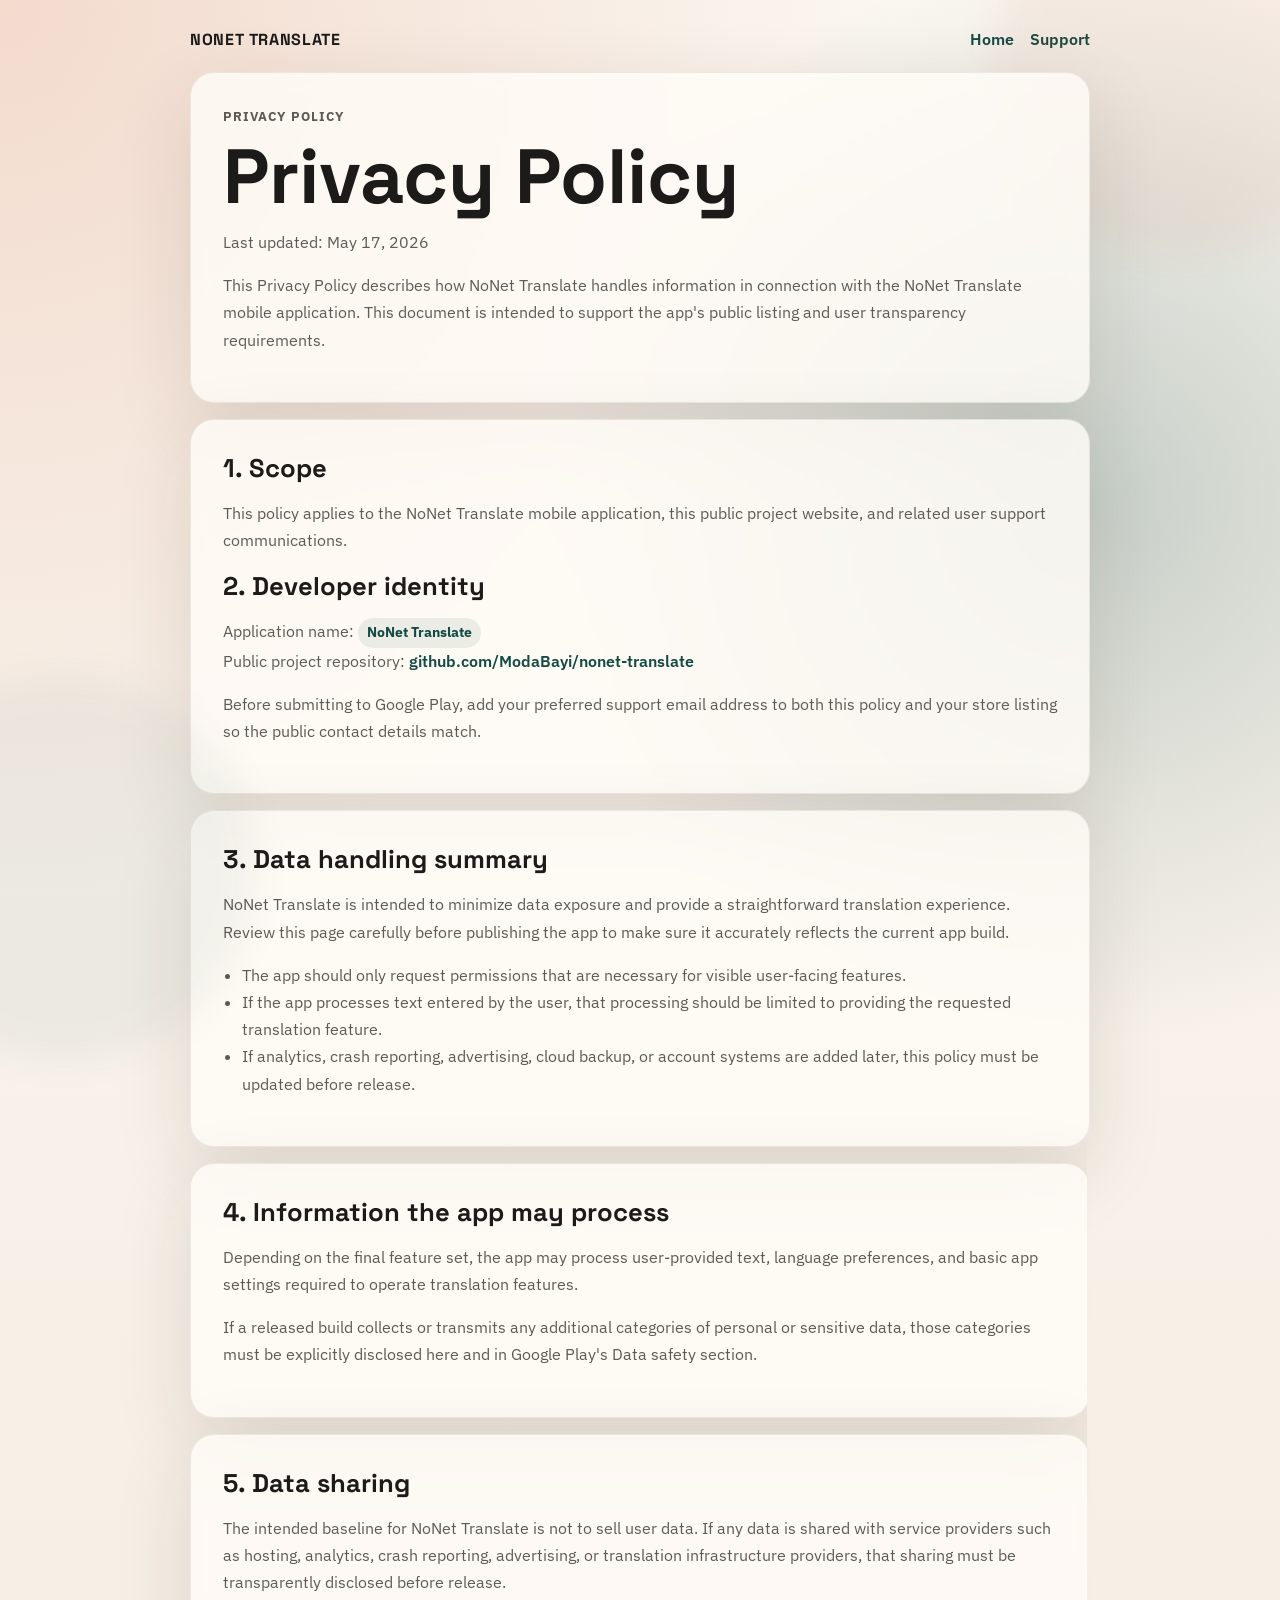
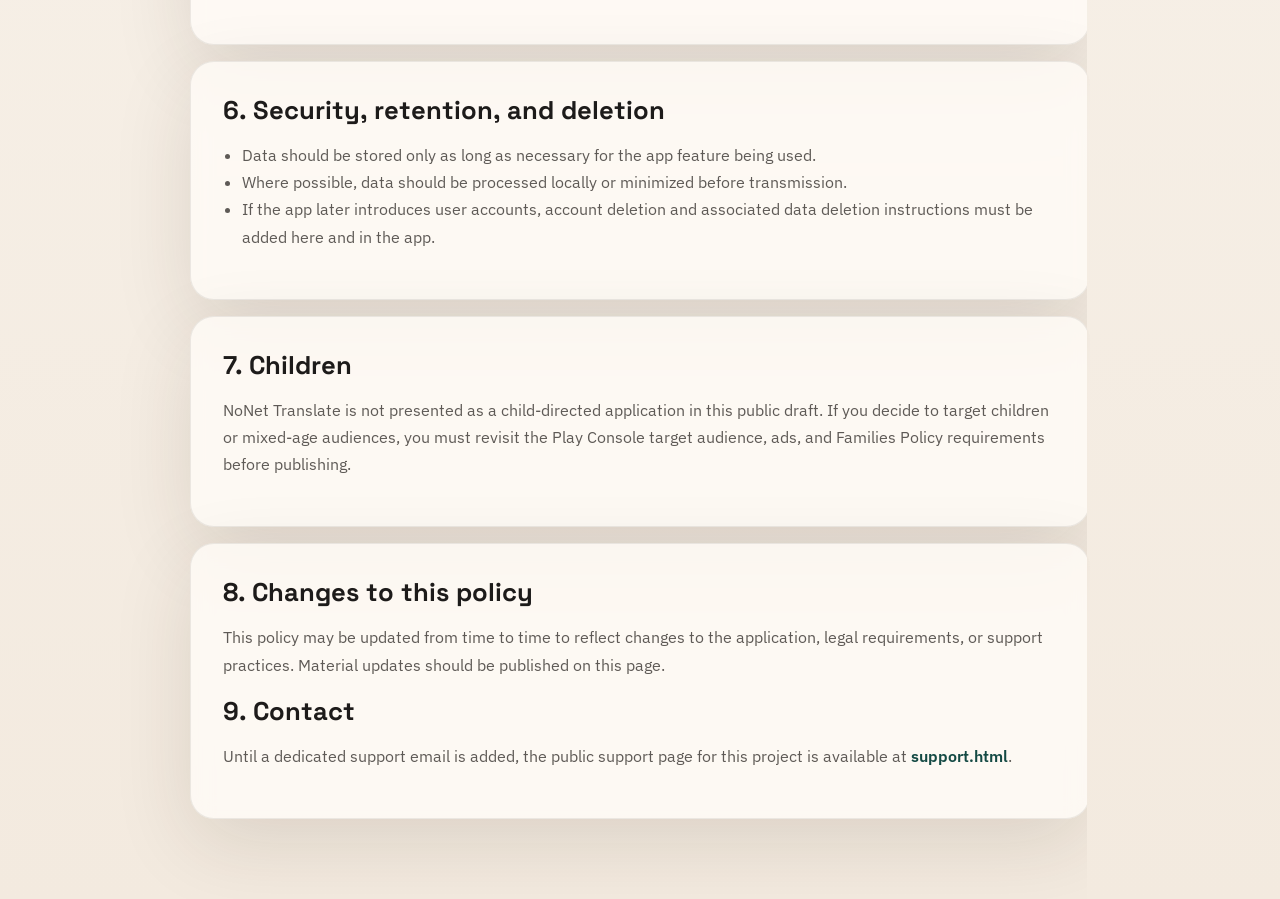
==== privacy-policy.html @ f685accf "Add files via upload" ====
﻿<!DOCTYPE html>
<html lang="en">
<head>
  <meta charset="utf-8">
  <meta name="viewport" content="width=device-width, initial-scale=1">
  <title>Privacy Policy | NoNet Translate</title>
  <link rel="preconnect" href="https://fonts.googleapis.com">
  <link rel="preconnect" href="https://fonts.gstatic.com" crossorigin>
  <link href="https://fonts.googleapis.com/css2?family=Space+Grotesk:wght@400;500;700&family=IBM+Plex+Sans:wght@400;500;600&display=swap" rel="stylesheet">
  <link rel="stylesheet" href="styles.css">
</head>
<body>
  <div class="page-shell content-page">
    <header class="topbar">
      <div class="brand">NoNet Translate</div>
      <nav>
        <a href="index.html">Home</a>
        <a href="support.html">Support</a>
      </nav>
    </header>

    <main>
      <section class="card">
        <p class="eyebrow">Privacy policy</p>
        <h1>Privacy Policy</h1>
        <p class="lead">Last updated: May 17, 2026</p>
        <p>
          This Privacy Policy describes how NoNet Translate handles information in connection with the NoNet Translate mobile application.
          This document is intended to support the app's public listing and user transparency requirements.
        </p>
      </section>

      <section class="card">
        <h2>1. Scope</h2>
        <p>
          This policy applies to the NoNet Translate mobile application, this public project website, and related user support communications.
        </p>
        <h2>2. Developer identity</h2>
        <p>
          Application name: <span class="code-pill">NoNet Translate</span><br>
          Public project repository: <a class="text-link" href="https://github.com/ModaBayi/nonet-translate">github.com/ModaBayi/nonet-translate</a>
        </p>
        <p>
          Before submitting to Google Play, add your preferred support email address to both this policy and your store listing so the public contact details match.
        </p>
      </section>

      <section class="card">
        <h2>3. Data handling summary</h2>
        <p>
          NoNet Translate is intended to minimize data exposure and provide a straightforward translation experience.
          Review this page carefully before publishing the app to make sure it accurately reflects the current app build.
        </p>
        <ul>
          <li>The app should only request permissions that are necessary for visible user-facing features.</li>
          <li>If the app processes text entered by the user, that processing should be limited to providing the requested translation feature.</li>
          <li>If analytics, crash reporting, advertising, cloud backup, or account systems are added later, this policy must be updated before release.</li>
        </ul>
      </section>

      <section class="card">
        <h2>4. Information the app may process</h2>
        <p>
          Depending on the final feature set, the app may process user-provided text, language preferences, and basic app settings required to operate translation features.
        </p>
        <p>
          If a released build collects or transmits any additional categories of personal or sensitive data, those categories must be explicitly disclosed here and in Google Play's Data safety section.
        </p>
      </section>

      <section class="card">
        <h2>5. Data sharing</h2>
        <p>
          The intended baseline for NoNet Translate is not to sell user data. If any data is shared with service providers such as hosting, analytics,
          crash reporting, advertising, or translation infrastructure providers, that sharing must be transparently disclosed before release.
        </p>
      </section>

      <section class="card">
        <h2>6. Security, retention, and deletion</h2>
        <ul>
          <li>Data should be stored only as long as necessary for the app feature being used.</li>
          <li>Where possible, data should be processed locally or minimized before transmission.</li>
          <li>If the app later introduces user accounts, account deletion and associated data deletion instructions must be added here and in the app.</li>
        </ul>
      </section>

      <section class="card">
        <h2>7. Children</h2>
        <p>
          NoNet Translate is not presented as a child-directed application in this public draft. If you decide to target children or mixed-age audiences,
          you must revisit the Play Console target audience, ads, and Families Policy requirements before publishing.
        </p>
      </section>

      <section class="card">
        <h2>8. Changes to this policy</h2>
        <p>
          This policy may be updated from time to time to reflect changes to the application, legal requirements, or support practices. Material updates should be published on this page.
        </p>
        <h2>9. Contact</h2>
        <p>
          Until a dedicated support email is added, the public support page for this project is available at <a class="text-link" href="support.html">support.html</a>.
        </p>
      </section>
    </main>
  </div>
</body>
</html>
---- styles.css ----
﻿:root {
  --bg: #f6efe5;
  --ink: #1d1b1a;
  --muted: #5e5a56;
  --panel: rgba(255, 252, 247, 0.82);
  --line: rgba(29, 27, 26, 0.08);
  --primary: #cc5a2a;
  --primary-strong: #9e3f18;
  --accent: #144a44;
  --shadow: 0 24px 80px rgba(53, 36, 18, 0.12);
}

* { box-sizing: border-box; }
html { scroll-behavior: smooth; }
body {
  margin: 0;
  color: var(--ink);
  font-family: "IBM Plex Sans", sans-serif;
  background:
    radial-gradient(circle at top left, rgba(204, 90, 42, 0.18), transparent 32%),
    radial-gradient(circle at 85% 20%, rgba(20, 74, 68, 0.22), transparent 24%),
    linear-gradient(180deg, #fbf7f1 0%, #f3eadf 100%);
}

body::before,
body::after {
  content: "";
  position: fixed;
  width: 24rem;
  height: 24rem;
  border-radius: 999px;
  filter: blur(20px);
  opacity: 0.35;
  pointer-events: none;
}

body::before {
  top: -8rem;
  right: -6rem;
  background: rgba(204, 90, 42, 0.18);
}

body::after {
  bottom: -10rem;
  left: -8rem;
  background: rgba(20, 74, 68, 0.14);
}

.page-shell {
  width: min(1120px, calc(100% - 2rem));
  margin: 0 auto;
  padding: 1.2rem 0 4rem;
}

.topbar {
  display: flex;
  align-items: center;
  justify-content: space-between;
  gap: 1rem;
  padding: 0.6rem 0 1.4rem;
}

.brand,
h1,
h2,
h3 {
  font-family: "Space Grotesk", sans-serif;
}

.brand {
  font-size: 1rem;
  font-weight: 700;
  letter-spacing: 0.04em;
  text-transform: uppercase;
}

.topbar nav {
  display: flex;
  gap: 1rem;
}

.topbar a,
.text-link {
  color: var(--accent);
  text-decoration: none;
  font-weight: 600;
}

.card {
  background: var(--panel);
  backdrop-filter: blur(10px);
  border: 1px solid var(--line);
  border-radius: 24px;
  box-shadow: var(--shadow);
}

.hero {
  padding: 3.4rem;
  margin-bottom: 1.4rem;
}

.eyebrow {
  margin: 0 0 0.75rem;
  color: var(--primary-strong);
  font-size: 0.84rem;
  font-weight: 700;
  letter-spacing: 0.08em;
  text-transform: uppercase;
}

h1 {
  margin: 0;
  font-size: clamp(2.5rem, 6vw, 4.8rem);
  line-height: 0.95;
  max-width: 11ch;
}

h2 {
  margin: 0 0 0.8rem;
  font-size: 1.6rem;
}

h3 {
  margin: 0 0 0.5rem;
  font-size: 1.15rem;
}

.lead,
.card p,
li {
  color: var(--muted);
  line-height: 1.7;
}

.hero-actions {
  display: flex;
  gap: 0.9rem;
  flex-wrap: wrap;
  margin-top: 1.8rem;
}

.button {
  display: inline-flex;
  align-items: center;
  justify-content: center;
  padding: 0.9rem 1.2rem;
  border-radius: 999px;
  text-decoration: none;
  font-weight: 700;
}

.button.primary {
  color: white;
  background: linear-gradient(135deg, var(--primary) 0%, #d67d32 100%);
}

.button.secondary {
  color: var(--ink);
  border: 1px solid rgba(29, 27, 26, 0.12);
  background: rgba(255, 255, 255, 0.55);
}

.grid {
  display: grid;
  gap: 1rem;
  margin-top: 1rem;
}

.two-up {
  grid-template-columns: repeat(2, minmax(0, 1fr));
}

.three-up {
  grid-template-columns: repeat(3, minmax(0, 1fr));
}

.grid .card {
  padding: 1.6rem;
}

.accent {
  background: linear-gradient(180deg, rgba(20, 74, 68, 0.92) 0%, rgba(12, 51, 46, 0.95) 100%);
}

.accent .eyebrow,
.accent h2,
.accent p {
  color: #edf4f2;
}

.content-page {
  max-width: 900px;
}

.content-page .card {
  padding: 2rem;
  margin-bottom: 1rem;
}

.content-page ul {
  padding-left: 1.2rem;
}

.code-pill {
  display: inline-block;
  padding: 0.18rem 0.55rem;
  border-radius: 999px;
  background: rgba(20, 74, 68, 0.08);
  color: var(--accent);
  font-size: 0.88rem;
  font-weight: 700;
}

@media (max-width: 800px) {
  .two-up,
  .three-up {
    grid-template-columns: 1fr;
  }

  .hero {
    padding: 2rem;
  }

  h1 {
    max-width: none;
  }

  .topbar {
    flex-direction: column;
    align-items: flex-start;
  }
}
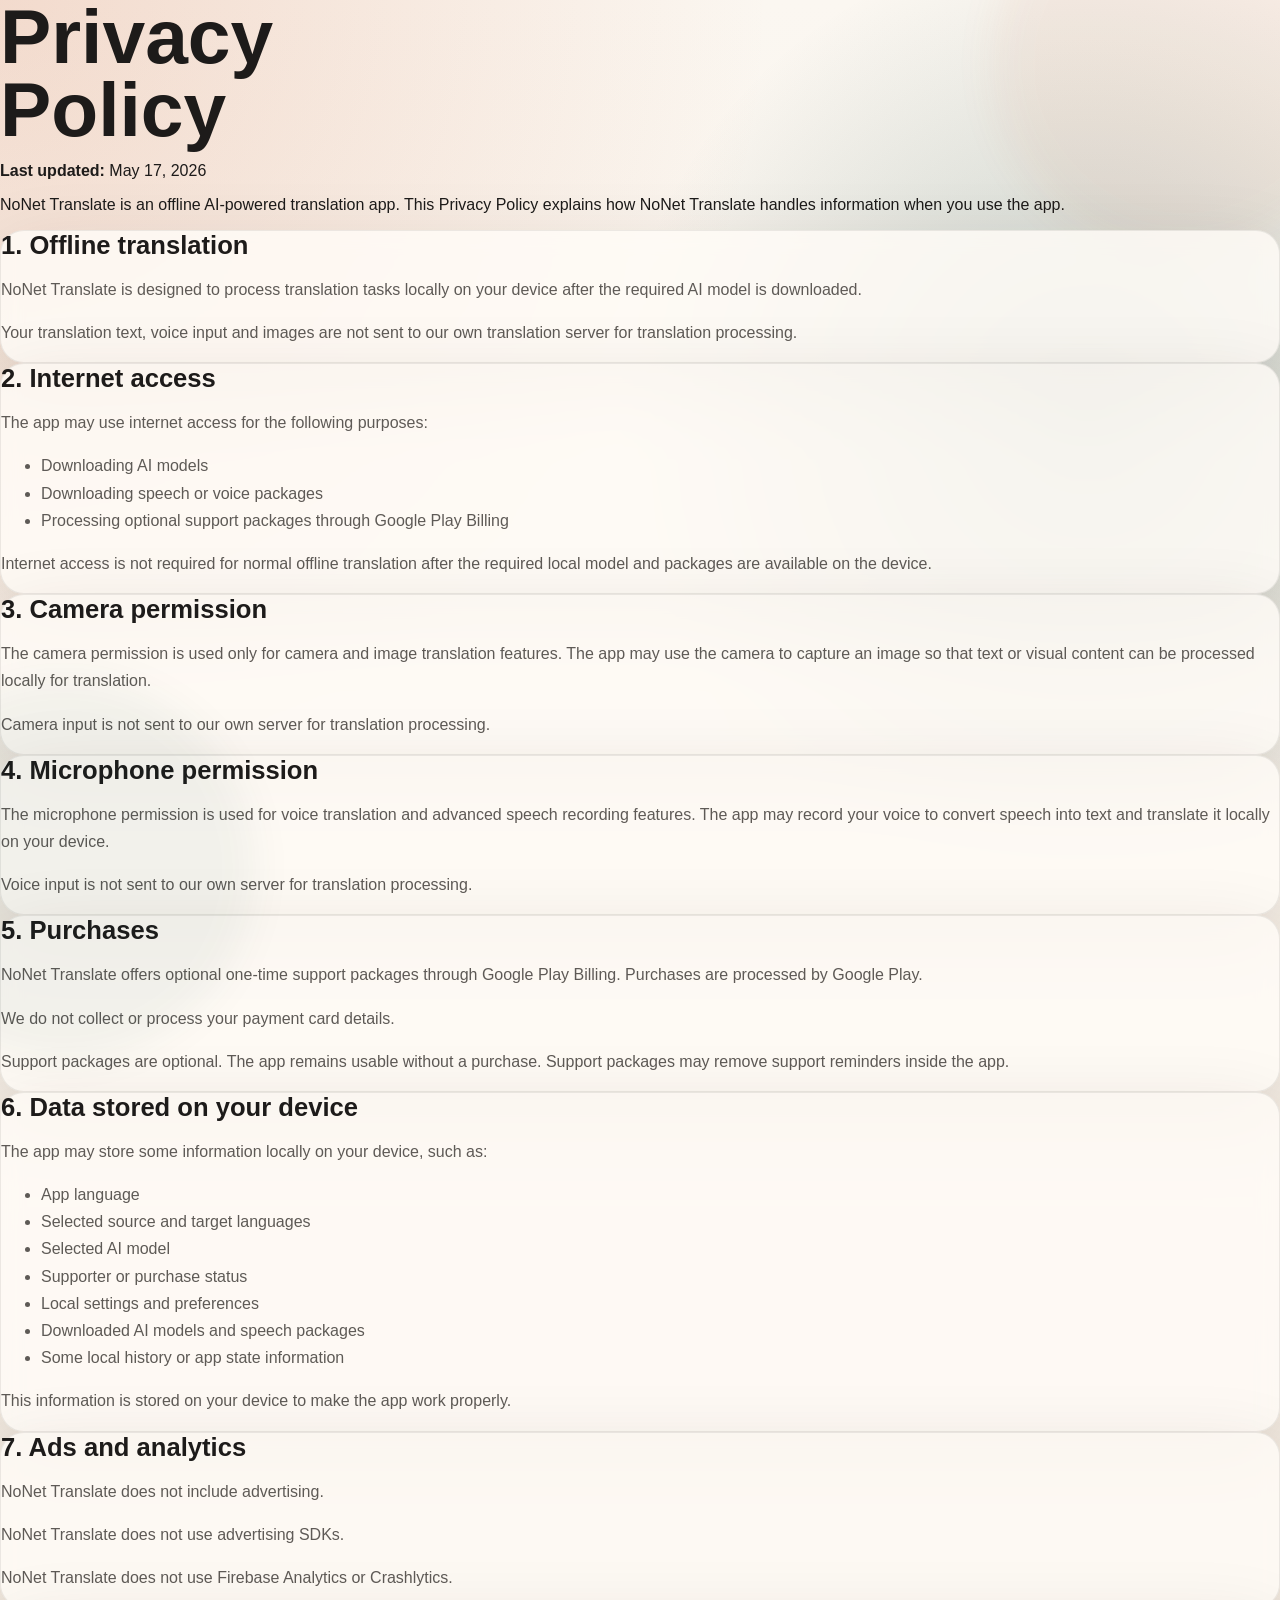
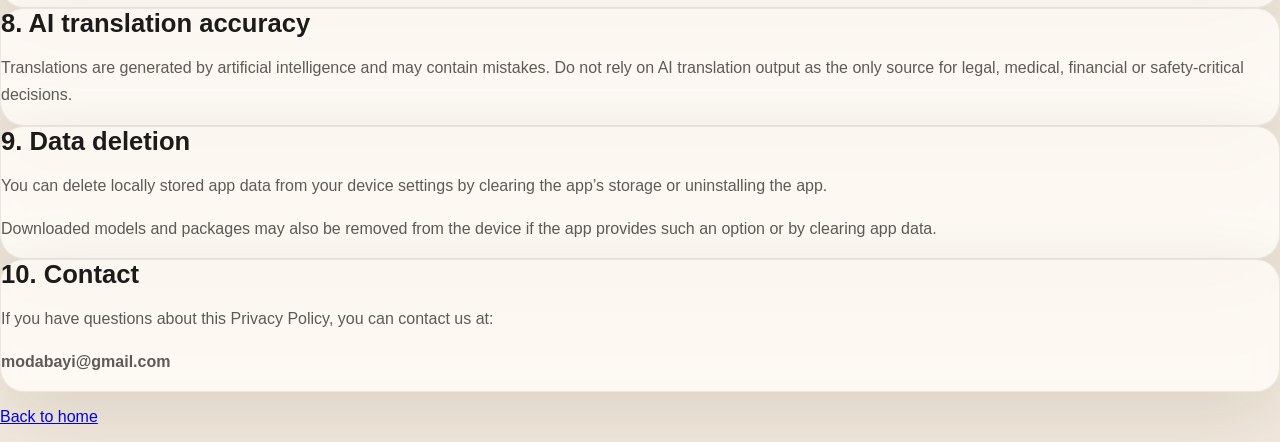
==== commit b6ced6f2: "Update privacy policy structure and content" ====
--- a/privacy-policy.html
+++ b/privacy-policy.html
@@ -1,109 +1,143 @@
-﻿<!DOCTYPE html>
-<html lang="en">
-<head>
-  <meta charset="utf-8">
-  <meta name="viewport" content="width=device-width, initial-scale=1">
-  <title>Privacy Policy | NoNet Translate</title>
-  <link rel="preconnect" href="https://fonts.googleapis.com">
-  <link rel="preconnect" href="https://fonts.gstatic.com" crossorigin>
-  <link href="https://fonts.googleapis.com/css2?family=Space+Grotesk:wght@400;500;700&family=IBM+Plex+Sans:wght@400;500;600&display=swap" rel="stylesheet">
-  <link rel="stylesheet" href="styles.css">
-</head>
-<body>
-  <div class="page-shell content-page">
-    <header class="topbar">
-      <div class="brand">NoNet Translate</div>
-      <nav>
-        <a href="index.html">Home</a>
-        <a href="support.html">Support</a>
-      </nav>
-    </header>
-
-    <main>
-      <section class="card">
-        <p class="eyebrow">Privacy policy</p>
-        <h1>Privacy Policy</h1>
-        <p class="lead">Last updated: May 17, 2026</p>
-        <p>
-          This Privacy Policy describes how NoNet Translate handles information in connection with the NoNet Translate mobile application.
-          This document is intended to support the app's public listing and user transparency requirements.
-        </p>
-      </section>
-
-      <section class="card">
-        <h2>1. Scope</h2>
-        <p>
-          This policy applies to the NoNet Translate mobile application, this public project website, and related user support communications.
-        </p>
-        <h2>2. Developer identity</h2>
-        <p>
-          Application name: <span class="code-pill">NoNet Translate</span><br>
-          Public project repository: <a class="text-link" href="https://github.com/ModaBayi/nonet-translate">github.com/ModaBayi/nonet-translate</a>
-        </p>
-        <p>
-          Before submitting to Google Play, add your preferred support email address to both this policy and your store listing so the public contact details match.
-        </p>
-      </section>
-
-      <section class="card">
-        <h2>3. Data handling summary</h2>
-        <p>
-          NoNet Translate is intended to minimize data exposure and provide a straightforward translation experience.
-          Review this page carefully before publishing the app to make sure it accurately reflects the current app build.
-        </p>
-        <ul>
-          <li>The app should only request permissions that are necessary for visible user-facing features.</li>
-          <li>If the app processes text entered by the user, that processing should be limited to providing the requested translation feature.</li>
-          <li>If analytics, crash reporting, advertising, cloud backup, or account systems are added later, this policy must be updated before release.</li>
-        </ul>
-      </section>
-
-      <section class="card">
-        <h2>4. Information the app may process</h2>
-        <p>
-          Depending on the final feature set, the app may process user-provided text, language preferences, and basic app settings required to operate translation features.
-        </p>
-        <p>
-          If a released build collects or transmits any additional categories of personal or sensitive data, those categories must be explicitly disclosed here and in Google Play's Data safety section.
-        </p>
-      </section>
-
-      <section class="card">
-        <h2>5. Data sharing</h2>
-        <p>
-          The intended baseline for NoNet Translate is not to sell user data. If any data is shared with service providers such as hosting, analytics,
-          crash reporting, advertising, or translation infrastructure providers, that sharing must be transparently disclosed before release.
-        </p>
-      </section>
-
-      <section class="card">
-        <h2>6. Security, retention, and deletion</h2>
-        <ul>
-          <li>Data should be stored only as long as necessary for the app feature being used.</li>
-          <li>Where possible, data should be processed locally or minimized before transmission.</li>
-          <li>If the app later introduces user accounts, account deletion and associated data deletion instructions must be added here and in the app.</li>
-        </ul>
-      </section>
-
-      <section class="card">
-        <h2>7. Children</h2>
-        <p>
-          NoNet Translate is not presented as a child-directed application in this public draft. If you decide to target children or mixed-age audiences,
-          you must revisit the Play Console target audience, ads, and Families Policy requirements before publishing.
-        </p>
-      </section>
-
-      <section class="card">
-        <h2>8. Changes to this policy</h2>
-        <p>
-          This policy may be updated from time to time to reflect changes to the application, legal requirements, or support practices. Material updates should be published on this page.
-        </p>
-        <h2>9. Contact</h2>
-        <p>
-          Until a dedicated support email is added, the public support page for this project is available at <a class="text-link" href="support.html">support.html</a>.
-        </p>
-      </section>
-    </main>
-  </div>
-</body>
+<!doctype html>
+<html lang="en">
+<head>
+  <meta charset="utf-8">
+  <title>NoNet Translate Privacy Policy</title>
+  <meta name="viewport" content="width=device-width, initial-scale=1">
+  <link rel="stylesheet" href="styles.css">
+</head>
+<body>
+  <main class="container">
+    <h1>Privacy Policy</h1>
+
+    <p><strong>Last updated:</strong> May 17, 2026</p>
+
+    <p>
+      NoNet Translate is an offline AI-powered translation app. This Privacy Policy
+      explains how NoNet Translate handles information when you use the app.
+    </p>
+
+    <section class="card">
+      <h2>1. Offline translation</h2>
+      <p>
+        NoNet Translate is designed to process translation tasks locally on your device
+        after the required AI model is downloaded.
+      </p>
+      <p>
+        Your translation text, voice input and images are not sent to our own translation
+        server for translation processing.
+      </p>
+    </section>
+
+    <section class="card">
+      <h2>2. Internet access</h2>
+      <p>The app may use internet access for the following purposes:</p>
+      <ul>
+        <li>Downloading AI models</li>
+        <li>Downloading speech or voice packages</li>
+        <li>Processing optional support packages through Google Play Billing</li>
+      </ul>
+      <p>
+        Internet access is not required for normal offline translation after the required
+        local model and packages are available on the device.
+      </p>
+    </section>
+
+    <section class="card">
+      <h2>3. Camera permission</h2>
+      <p>
+        The camera permission is used only for camera and image translation features.
+        The app may use the camera to capture an image so that text or visual content
+        can be processed locally for translation.
+      </p>
+      <p>
+        Camera input is not sent to our own server for translation processing.
+      </p>
+    </section>
+
+    <section class="card">
+      <h2>4. Microphone permission</h2>
+      <p>
+        The microphone permission is used for voice translation and advanced speech
+        recording features. The app may record your voice to convert speech into text
+        and translate it locally on your device.
+      </p>
+      <p>
+        Voice input is not sent to our own server for translation processing.
+      </p>
+    </section>
+
+    <section class="card">
+      <h2>5. Purchases</h2>
+      <p>
+        NoNet Translate offers optional one-time support packages through Google Play Billing.
+        Purchases are processed by Google Play.
+      </p>
+      <p>
+        We do not collect or process your payment card details.
+      </p>
+      <p>
+        Support packages are optional. The app remains usable without a purchase.
+        Support packages may remove support reminders inside the app.
+      </p>
+    </section>
+
+    <section class="card">
+      <h2>6. Data stored on your device</h2>
+      <p>The app may store some information locally on your device, such as:</p>
+      <ul>
+        <li>App language</li>
+        <li>Selected source and target languages</li>
+        <li>Selected AI model</li>
+        <li>Supporter or purchase status</li>
+        <li>Local settings and preferences</li>
+        <li>Downloaded AI models and speech packages</li>
+        <li>Some local history or app state information</li>
+      </ul>
+      <p>
+        This information is stored on your device to make the app work properly.
+      </p>
+    </section>
+
+    <section class="card">
+      <h2>7. Ads and analytics</h2>
+      <p>NoNet Translate does not include advertising.</p>
+      <p>NoNet Translate does not use advertising SDKs.</p>
+      <p>NoNet Translate does not use Firebase Analytics or Crashlytics.</p>
+    </section>
+
+    <section class="card">
+      <h2>8. AI translation accuracy</h2>
+      <p>
+        Translations are generated by artificial intelligence and may contain mistakes.
+        Do not rely on AI translation output as the only source for legal, medical,
+        financial or safety-critical decisions.
+      </p>
+    </section>
+
+    <section class="card">
+      <h2>9. Data deletion</h2>
+      <p>
+        You can delete locally stored app data from your device settings by clearing
+        the app’s storage or uninstalling the app.
+      </p>
+      <p>
+        Downloaded models and packages may also be removed from the device if the app
+        provides such an option or by clearing app data.
+      </p>
+    </section>
+
+    <section class="card">
+      <h2>10. Contact</h2>
+      <p>
+        If you have questions about this Privacy Policy, you can contact us at:
+      </p>
+      <p>
+        <strong>modabayi@gmail.com</strong>
+      </p>
+    </section>
+
+    <p><a href="index.html">Back to home</a></p>
+  </main>
+</body>
 </html>
